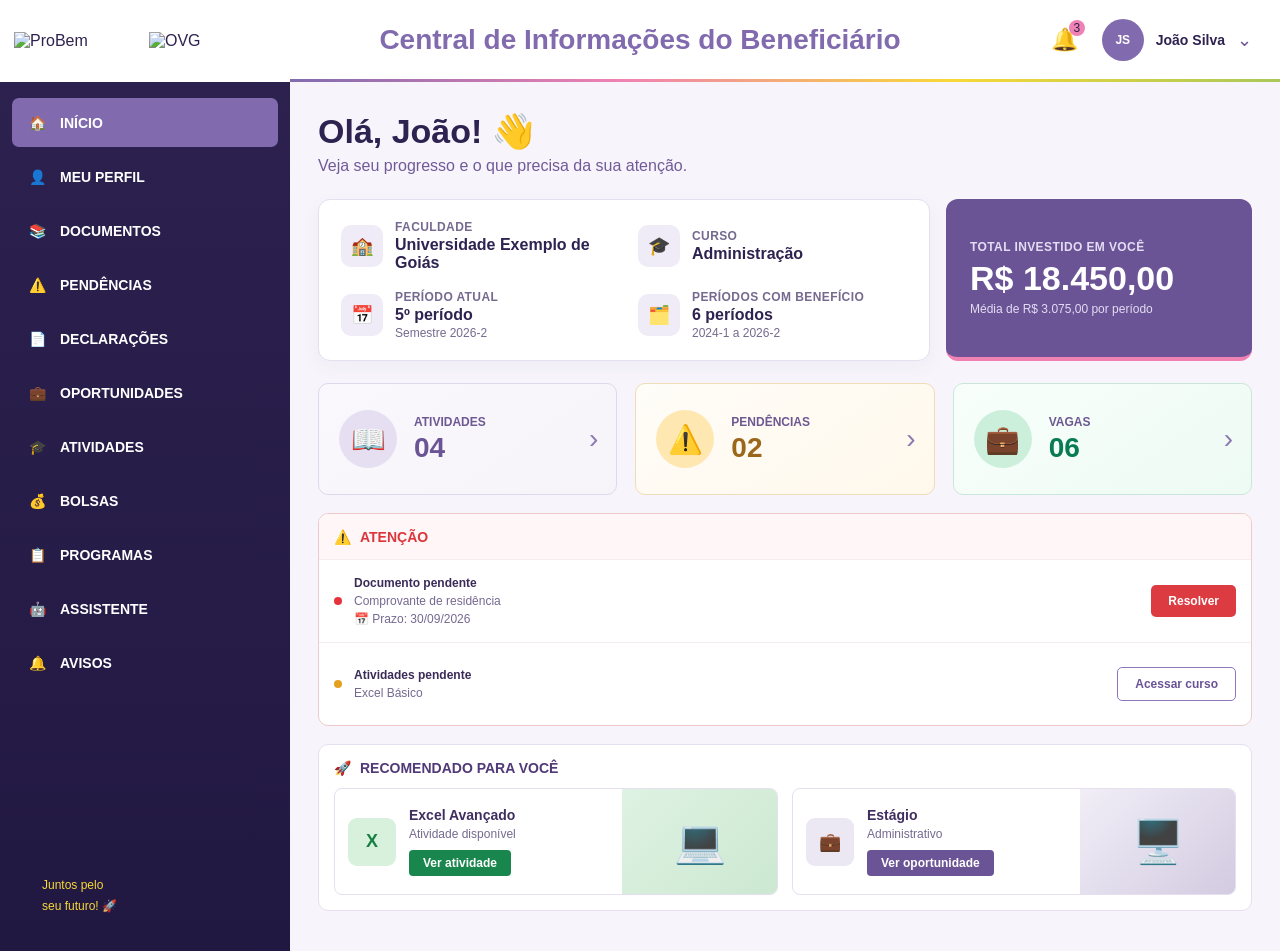
==== index.html @ 8c9befac "Add files via upload" ====
<!DOCTYPE html>
<html lang="pt-BR">
<head>
    <meta charset="UTF-8">
    <meta name="viewport" content="width=device-width, initial-scale=1.0">
    <title>ProBem - Início</title>
    <link rel="stylesheet" href="tipografia.css">
    <style>
        * { box-sizing: border-box; margin: 0; padding: 0; }

        body {
            font-family: var(--font-base);
            background: #f7f5fb;
            color: #2e2250;
        }

        a { text-decoration: none; color: inherit; }

        .app {
            min-height: 100vh;
            display: flex;
        }

        /* MESMA ESCALA BASE DA PÁGINA BOLSAS */
        .sidebar {
            width: 290px;
            min-width: 290px;
            min-height: 100vh;
            background: linear-gradient(180deg, #2e2250 0%, #211842 100%);
            color: #fff;
            display: flex;
            flex-direction: column;
        }

        .brand {
            height: 82px;
            background: #fff;
            display: flex;
            align-items: center;
            gap: 12px;
            padding: 0 24px;
            color: #2e2250;
        }

        .brand-logo {
            width: 42px;
            height: 42px;
            border-radius: 9px;
            background: #6a5496;
            display: grid;
            place-items: center;
            font-size: var(--fs-xl);
        }

        .brand-text strong {
            display: block;
            font-size: var(--fs-2xl);
            line-height: 1;
        }

        .brand-text small {
            display: block;
            font-size: var(--fs-xs);
            color: #8a7fa3;
            margin-top: 4px;
        }

        .menu {
            padding: 16px 12px;
        }

        .menu-item {
            height: 49px;
            display: flex;
            align-items: center;
            gap: 14px;
            padding: 0 17px;
            margin-bottom: 5px;
            border-radius: 7px;
            color: #fff;
            font-size: var(--fs-sm);
            font-weight: 600;
            transition: .2s;
        }

        .menu-item:hover,
        .menu-item.active {
            background: #6a5496;
        }

        .menu-icon {
            width: 23px;
            text-align: center;
            font-size: var(--fs-lg);
        }

        .sidebar-footer {
            margin-top: auto;
            padding: 35px 42px;
            color: #e4dcf3;
            font-size: var(--fs-xs);
            line-height: 1.7;
        }

        .main {
            flex: 1;
            min-width: 0;
        }

        .topbar {
            height: 82px;
            background: #fff;
            border-bottom: 1px solid #e5dff0;
            display: flex;
            align-items: center;
            justify-content: flex-end;
            padding: 0 28px;
        }

        .user-area {
            display: flex;
            align-items: center;
            gap: 12px;
            font-size: var(--fs-sm);
        }

        .notification {
            position: relative;
            font-size: var(--fs-xl);
            margin-right: 12px;
        }

        .notification span {
            position: absolute;
            top: -7px;
            right: -7px;
            width: 16px;
            height: 16px;
            border-radius: 50%;
            background: #e82f3d;
            color: white;
            display: grid;
            place-items: center;
            font-size: var(--fs-xs);
        }

        .avatar {
            width: 42px;
            height: 42px;
            border-radius: 50%;
            background: linear-gradient(145deg, #efebf5, #c8bcde);
            display: grid;
            place-items: center;
            color: #2e2250;
            font-size: var(--fs-xs);
            font-weight: 800;
        }

        .user-arrow {
            color: #6a5496;
            font-size: var(--fs-lg);
        }

        .content {
            padding: 30px 28px 40px;
        }

        .welcome h1 {
            font-size: var(--fs-3xl);
            line-height: 1.15;
            margin-bottom: 6px;
            color: #2e2250;
        }

        .welcome p {
            font-size: var(--fs-md);
            color: #715a98;
            margin-bottom: 24px;
        }

        .stats {
            display: grid;
            grid-template-columns: repeat(3, 1fr);
            gap: 18px;
            margin-bottom: 18px;
        }

        .stat-card {
            min-height: 112px;
            border-radius: 10px;
            border: 1px solid;
            display: flex;
            align-items: center;
            gap: 17px;
            padding: 18px 20px;
            position: relative;
            transition: .2s;
        }

        .stat-card:hover {
            transform: translateY(-2px);
            box-shadow: 0 8px 22px rgba(20,70,120,.09);
        }

        .stat-card.courses {
            background: linear-gradient(145deg, #faf8fd, #f6f4f9);
            border-color: #dfd8ec;
        }

        .stat-card.pending {
            background: linear-gradient(145deg, #fffdf8, #fff8ec);
            border-color: #efdcb8;
        }

        .stat-card.jobs {
            background: linear-gradient(145deg, #f8fffb, #eefaf4);
            border-color: #c9e7d8;
        }

        .stat-icon {
            width: 58px;
            height: 58px;
            flex-shrink: 0;
            border-radius: 50%;
            display: grid;
            place-items: center;
            font-size: var(--fs-2xl);
        }

        .courses .stat-icon { background: #e6dff2; }
        .pending .stat-icon { background: #ffe7b1; }
        .jobs .stat-icon { background: #ccefdc; }

        .stat-info small {
            display: block;
            font-size: var(--fs-xs);
            color: #6d5892;
            font-weight: 800;
            margin-bottom: 3px;
        }

        .stat-info strong {
            display: block;
            font-size: var(--fs-2xl);
        }

        .courses strong { color: #6a5496; }
        .pending strong { color: #9b681b; }
        .jobs strong { color: #087b54; }

        .card-arrow {
            position: absolute;
            right: 18px;
            color: #8d78b1;
            font-size: var(--fs-2xl);
        }

        .attention {
            background: #fff;
            border: 1px solid #efcaca;
            border-radius: 10px;
            overflow: hidden;
            margin-bottom: 18px;
        }

        .attention-header {
            min-height: 45px;
            display: flex;
            align-items: center;
            gap: 9px;
            padding: 0 15px;
            background: #fff7f7;
            color: #dc363d;
            font-size: var(--fs-sm);
        }

        .attention-item {
            min-height: 83px;
            display: flex;
            align-items: center;
            gap: 12px;
            padding: 13px 15px;
            border-top: 1px solid #f3eded;
        }

        .attention-dot {
            width: 8px;
            height: 8px;
            border-radius: 50%;
            flex-shrink: 0;
        }

        .attention-dot.red { background: #e6323d; }
        .attention-dot.yellow { background: #e4a020; }

        .attention-info {
            flex: 1;
        }

        .attention-info strong,
        .attention-info span,
        .attention-info small {
            display: block;
        }

        .attention-info strong {
            font-size: var(--fs-xs);
            color: #3b2b58;
        }

        .attention-info span {
            font-size: var(--fs-xs);
            color: #75698f;
            margin-top: 4px;
        }

        .attention-info small {
            font-size: var(--fs-xs);
            color: #75698f;
            margin-top: 4px;
        }

        .btn {
            font-size: var(--fs-xs);
            font-weight: 700;
            padding: 9px 17px;
            border-radius: 5px;
        }

        .resolve {
            background: #dc3b42;
            color: #fff;
        }

        .access {
            border: 1px solid #9076bd;
            color: #6a5496;
            background: #fff;
        }

        .recommended {
            background: #fff;
            border: 1px solid #e5dff0;
            border-radius: 10px;
            padding: 15px;
        }

        .recommended-header {
            display: flex;
            align-items: center;
            gap: 9px;
            color: #513a78;
            font-size: var(--fs-sm);
            margin-bottom: 12px;
        }

        .recommendations {
            display: grid;
            grid-template-columns: repeat(2, 1fr);
            gap: 14px;
        }

        .recommend-card {
            min-height: 105px;
            border: 1px solid #e5dfef;
            border-radius: 8px;
            display: flex;
            align-items: center;
            overflow: hidden;
            background: #fff;
        }

        .recommend-icon {
            width: 48px;
            height: 48px;
            margin-left: 13px;
            margin-right: 13px;
            border-radius: 9px;
            display: grid;
            place-items: center;
            font-weight: 800;
            font-size: var(--fs-lg);
        }

        .excel {
            background: #d8f1dd;
            color: #168044;
        }

        .job {
            background: #ebe7f3;
            color: #6a5496;
        }

        .recommend-info {
            flex: 1;
            padding: 12px 0;
        }

        .recommend-info strong {
            display: block;
            font-size: var(--fs-sm);
            color: #402e5f;
        }

        .recommend-info span {
            display: block;
            font-size: var(--fs-xs);
            color: #75698f;
            margin-top: 4px;
        }

        .recommend-info a {
            display: inline-block;
            margin-top: 9px;
            padding: 6px 14px;
            background: #19864d;
            color: #fff;
            border-radius: 4px;
            font-size: var(--fs-xs);
            font-weight: 700;
        }

        .recommend-card:nth-child(2) .recommend-info a {
            background: #6a5496;
        }

        .recommend-image {
            width: 155px;
            min-height: 105px;
            display: grid;
            place-items: center;
            font-size: var(--fs-display);
        }

        .excel-bg {
            background: linear-gradient(135deg, #dff2e3, #cce8d1);
        }

        .office-bg {
            background: linear-gradient(135deg, #f1eef7, #d3cbe1);
        }

        @media (max-width: 1050px) {
            .sidebar { width: 240px; min-width: 240px; }
            .recommend-image { width: 115px; }
        }

        @media (max-width: 800px) {
            .stats,
            .recommendations { grid-template-columns: 1fr; }
            .sidebar { width: 210px; min-width: 210px; }
        }

        @media (max-width: 620px) {
            .sidebar { width: 72px; min-width: 72px; }
            .brand { padding: 0; justify-content: center; }
            .brand-text,
            .menu-item span:last-child,
            .sidebar-footer { display: none; }
            .menu-item { justify-content: center; padding: 0; }
            .content { padding: 20px 14px; }
            .recommend-image { display: none; }
        }

        /* ===== RESUMO ACADÊMICO ===== */
        .academic {
            display: grid;
            grid-template-columns: minmax(0, 2fr) minmax(0, 1fr);
            gap: 16px;
            margin-bottom: 22px;
        }

        .academic-info {
            background: #fff;
            border: 1px solid #e5dff0;
            border-radius: 12px;
            padding: 20px 22px;
            display: grid;
            grid-template-columns: 1fr 1fr;
            gap: 18px 28px;
            box-shadow: 0 6px 20px rgba(46, 34, 80, .04);
        }

        .ac-item {
            display: flex;
            align-items: center;
            gap: 12px;
            min-width: 0;
        }

        .ac-icon {
            width: 42px;
            height: 42px;
            min-width: 42px;
            border-radius: 10px;
            background: #efebf7;
            display: grid;
            place-items: center;
            font-size: var(--fs-lg);
        }

        .ac-item small {
            display: block;
            margin-bottom: 2px;
            color: #75698f;
            font-size: var(--fs-xs);
            font-weight: 700;
            letter-spacing: .4px;
        }

        .ac-item strong {
            display: block;
            color: #2e2250;
            font-size: var(--fs-md);
        }

        .ac-item span {
            display: block;
            margin-top: 2px;
            color: #75698f;
            font-size: var(--fs-xs);
        }

        .invested {
            background: #6a5496;
            color: #fff;
            border-radius: 12px;
            border-bottom: 4px solid #F081B3;
            padding: 20px 24px;
            display: flex;
            flex-direction: column;
            justify-content: center;
        }

        .invested small {
            color: #e4dcf3;
            font-size: var(--fs-xs);
            font-weight: 700;
            letter-spacing: .4px;
        }

        .invested strong {
            margin: 6px 0 4px;
            font-size: var(--fs-3xl);
            line-height: 1.1;
        }

        .invested span {
            color: #e4dcf3;
            font-size: var(--fs-xs);
        }

        @media (max-width: 1100px) {
            .academic { grid-template-columns: 1fr; }
        }

        @media (max-width: 620px) {
            .academic-info { grid-template-columns: 1fr; }
        }
    </style>
</head>

<body>
<div class="app">

    <aside class="sidebar"></aside>

    <main class="main">
        <header class="topbar">
            <div></div>
            <div class="user-area">
                <div class="notification">🔔<span>3</span></div>
                <div class="avatar">JS</div>
                <strong>João Silva</strong>
                <span class="user-arrow">⌄</span>
            </div>
        </header>

        <section class="content">
            <div class="welcome">
                <h1>Olá, João! 👋</h1>
                <p>Veja seu progresso e o que precisa da sua atenção.</p>
            </div>

                        <section class="academic" aria-label="Resumo acadêmico">
                <div class="academic-info">
                    <div class="ac-item">
                        <div class="ac-icon">🏫</div>
                        <div><small>FACULDADE</small><strong id="acFaculdade"></strong></div>
                    </div>
                    <div class="ac-item">
                        <div class="ac-icon">🎓</div>
                        <div><small>CURSO</small><strong id="acCurso"></strong></div>
                    </div>
                    <div class="ac-item">
                        <div class="ac-icon">📅</div>
                        <div><small>PERÍODO ATUAL</small><strong id="acPeriodo"></strong><span id="acSemestre"></span></div>
                    </div>
                    <div class="ac-item">
                        <div class="ac-icon">🗂️</div>
                        <div><small>PERÍODOS COM BENEFÍCIO</small><strong id="acQtd"></strong><span id="acIntervalo"></span></div>
                    </div>
                </div>

                <div class="invested">
                    <small>TOTAL INVESTIDO EM VOCÊ</small>
                    <strong id="acTotal"></strong>
                    <span id="acMedia"></span>
                </div>
            </section>

            <section class="stats">
                <a href="meus-cursos.html" class="stat-card courses">
                    <div class="stat-icon">📖</div>
                    <div class="stat-info"><small>ATIVIDADES</small><strong>04</strong></div>
                    <span class="card-arrow">›</span>
                </a>

                <a href="pendencias.html" class="stat-card pending">
                    <div class="stat-icon">⚠️</div>
                    <div class="stat-info"><small>PENDÊNCIAS</small><strong>02</strong></div>
                    <span class="card-arrow">›</span>
                </a>

                <a href="oportunidades.html" class="stat-card jobs">
                    <div class="stat-icon">💼</div>
                    <div class="stat-info"><small>VAGAS</small><strong>06</strong></div>
                    <span class="card-arrow">›</span>
                </a>
            </section>

            <section class="attention">
                <div class="attention-header">
                    <span>⚠️</span><strong>ATENÇÃO</strong>
                </div>

                <div class="attention-item">
                    <div class="attention-dot red"></div>
                    <div class="attention-info">
                        <strong>Documento pendente</strong>
                        <span>Comprovante de residência</span>
                        <small>📅 Prazo: 30/09/2026</small>
                    </div>
                    <a href="pendencias.html" class="btn resolve">Resolver</a>
                </div>

                <div class="attention-item">
                    <div class="attention-dot yellow"></div>
                    <div class="attention-info">
                        <strong>Atividades pendente</strong>
                        <span>Excel Básico</span>
                    </div>
                    <a href="meus-cursos.html" class="btn access">Acessar curso</a>
                </div>
            </section>

            <section class="recommended">
                <div class="recommended-header">
                    <span>🚀</span><strong>RECOMENDADO PARA VOCÊ</strong>
                </div>

                <div class="recommendations">
                    <article class="recommend-card">
                        <div class="recommend-icon excel">X</div>
                        <div class="recommend-info">
                            <strong>Excel Avançado</strong>
                            <span>Atividade disponível</span>
                            <a href="Atividades.html">Ver atividade</a>
                        </div>
                        <div class="recommend-image excel-bg">💻</div>
                    </article>

                    <article class="recommend-card">
                        <div class="recommend-icon job">💼</div>
                        <div class="recommend-info">
                            <strong>Estágio</strong>
                            <span>Administrativo</span>
                            <a href="oportunidades.html">Ver oportunidade</a>
                        </div>
                        <div class="recommend-image office-bg">🖥️</div>
                    </article>
                </div>
            </section>
        </section>
    </main>
</div>
    <script>
        // Dados de exemplo. Quando houver sistema/API, basta preencher este objeto.
        const dadosBeneficiario = {
            faculdade: "Universidade Exemplo de Goiás",
            curso: "Administração",
            periodoAtual: "5º período",
            semestreAtual: "2026-2",
            periodosComBeneficio: 6,
            primeiroPeriodo: "2024-1",
            valorTotalInvestido: 18450
        };

        const brl = new Intl.NumberFormat("pt-BR", { style: "currency", currency: "BRL" });
        const d = dadosBeneficiario;
        const set = (id, texto) => { document.getElementById(id).textContent = texto; };

        set("acFaculdade", d.faculdade);
        set("acCurso", d.curso);
        set("acPeriodo", d.periodoAtual);
        set("acSemestre", "Semestre " + d.semestreAtual);
        set("acQtd", d.periodosComBeneficio + (d.periodosComBeneficio === 1 ? " período" : " períodos"));
        set("acIntervalo", d.primeiroPeriodo + " a " + d.semestreAtual);
        set("acTotal", brl.format(d.valorTotalInvestido));
        set("acMedia", "Média de " + brl.format(d.valorTotalInvestido / d.periodosComBeneficio) + " por período");
    </script>
    <script src="menu.js"></script>
</body>
</html>
---- tipografia.css ----
/* =========================================================
   TIPOGRAFIA PADRONIZADA - ProBem
   Fonte única de verdade para fontes de todas as páginas.
   Use sempre var(--fs-*) em vez de valores em px.
========================================================= */

:root {
    --font-base: "Segoe UI", Roboto, Arial, sans-serif;

    --fs-xs: 12px;   /* tags, datas, legendas, textos auxiliares (mínimo) */
    --fs-sm: 14px;   /* texto corrido, menu, botões, campos */
    --fs-md: 16px;   /* destaques, subtítulos pequenos */
    --fs-lg: 18px;   /* títulos de seção, ícones */
    --fs-xl: 22px;   /* títulos de cards grandes, ícones grandes */
    --fs-2xl: 28px;  /* título da página (h1) */
    --fs-3xl: 34px;  /* números e destaques grandes */
    --fs-display: 42px;
}

body,
button,
input,
select,
textarea {
    font-family: var(--font-base);
}
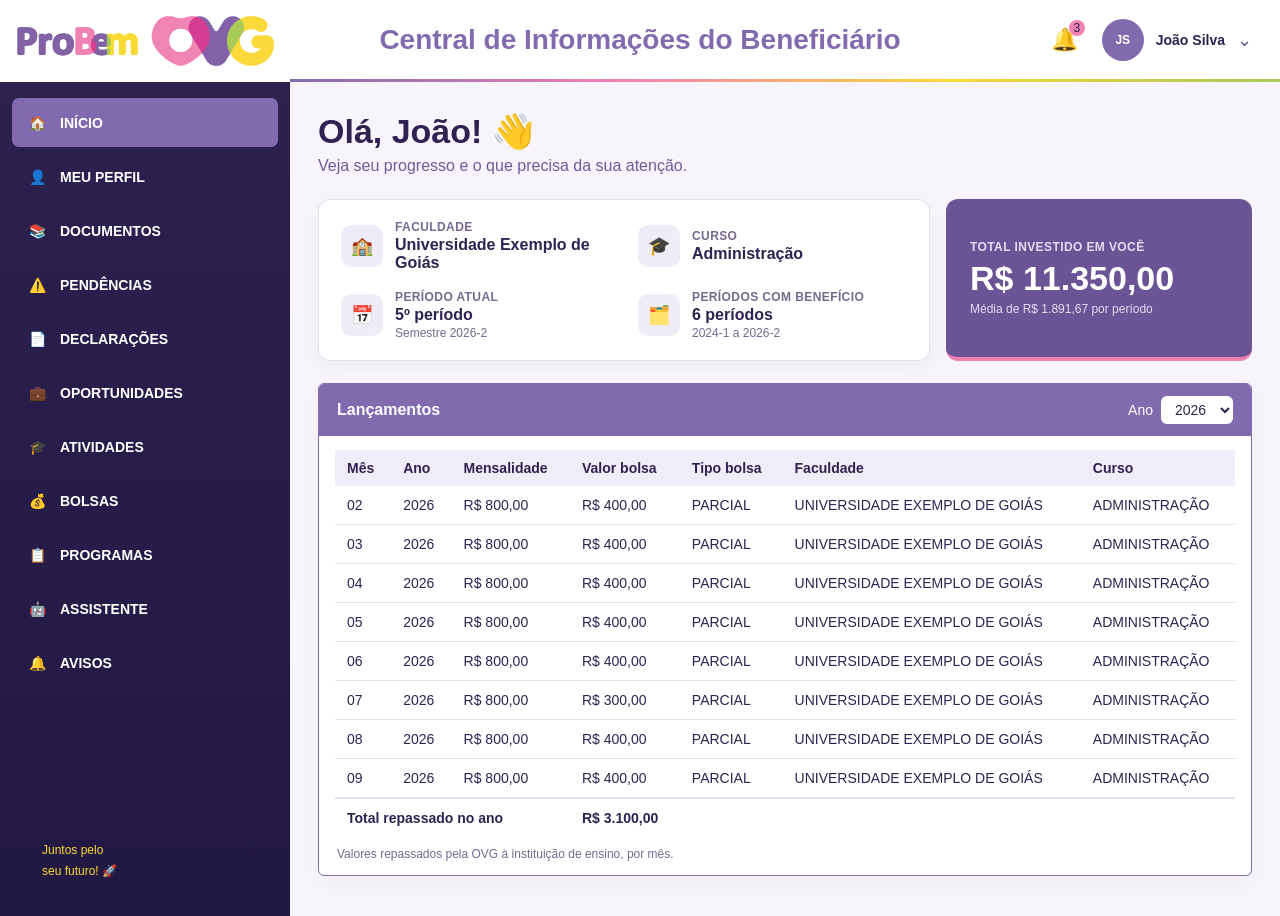
==== commit 74aaba40: "Update print statement from 'Hello' to 'Goodbye'" ====
--- a/index.html
+++ b/index.html
@@ -557,6 +557,96 @@
 
         @media (max-width: 620px) {
             .academic-info { grid-template-columns: 1fr; }
+        }
+
+        /* ===== LANÇAMENTOS ===== */
+        .launch {
+            margin-top: 22px;
+            background: #fff;
+            border: 1px solid #816BAE;
+            border-radius: 6px;
+            overflow: hidden;
+            box-shadow: 0 6px 20px rgba(46, 34, 80, .04);
+        }
+
+        .launch-head {
+            background: #816BAE;
+            color: #fff;
+            padding: 12px 18px;
+            display: flex;
+            align-items: center;
+            justify-content: space-between;
+            gap: 12px;
+            flex-wrap: wrap;
+        }
+
+        .launch-head h2 {
+            margin: 0;
+            font-size: var(--fs-md);
+            font-weight: 600;
+        }
+
+        .launch-year {
+            display: flex;
+            align-items: center;
+            gap: 8px;
+            font-size: var(--fs-sm);
+        }
+
+        .launch-year select {
+            width: auto;
+            padding: 5px 10px;
+            border: 0;
+            border-radius: 6px;
+            background: #fff;
+            color: #2e2250;
+            font-size: var(--fs-sm);
+            cursor: pointer;
+        }
+
+        .launch-body {
+            padding: 14px 16px 6px;
+            overflow-x: auto;
+        }
+
+        .launch table {
+            width: 100%;
+            min-width: 720px;
+            border-collapse: collapse;
+            font-size: var(--fs-sm);
+            color: #2e2250;
+        }
+
+        .launch th {
+            background: #f1edf8;
+            text-align: left;
+            font-weight: 700;
+            padding: 10px 12px;
+        }
+
+        .launch td {
+            padding: 11px 12px;
+            border-bottom: 1px solid #e5dff0;
+        }
+
+        .launch tbody tr:hover {
+            background: #faf8fd;
+        }
+
+        .launch .money {
+            white-space: nowrap;
+        }
+
+        .launch tfoot td {
+            border-bottom: 0;
+            border-top: 2px solid #e5dff0;
+            font-weight: 700;
+        }
+
+        .launch-note {
+            padding: 4px 18px 14px;
+            color: #75698f;
+            font-size: var(--fs-xs);
         }
     </style>
 </head>
@@ -610,106 +700,129 @@
                 </div>
             </section>
 
-            <section class="stats">
-                <a href="meus-cursos.html" class="stat-card courses">
-                    <div class="stat-icon">📖</div>
-                    <div class="stat-info"><small>ATIVIDADES</small><strong>04</strong></div>
-                    <span class="card-arrow">›</span>
-                </a>
-
-                <a href="pendencias.html" class="stat-card pending">
-                    <div class="stat-icon">⚠️</div>
-                    <div class="stat-info"><small>PENDÊNCIAS</small><strong>02</strong></div>
-                    <span class="card-arrow">›</span>
-                </a>
-
-                <a href="oportunidades.html" class="stat-card jobs">
-                    <div class="stat-icon">💼</div>
-                    <div class="stat-info"><small>VAGAS</small><strong>06</strong></div>
-                    <span class="card-arrow">›</span>
-                </a>
+            <section class="launch" aria-label="Lançamentos">
+                <div class="launch-head">
+                    <h2>Lançamentos</h2>
+                    <label class="launch-year">Ano
+                        <select id="lcAno"></select>
+                    </label>
+                </div>
+
+                <div class="launch-body">
+                    <table>
+                        <thead>
+                            <tr>
+                                <th>Mês</th>
+                                <th>Ano</th>
+                                <th>Mensalidade</th>
+                                <th>Valor bolsa</th>
+                                <th>Tipo bolsa</th>
+                                <th>Faculdade</th>
+                                <th>Curso</th>
+                            </tr>
+                        </thead>
+                        <tbody id="lcCorpo"></tbody>
+                        <tfoot>
+                            <tr>
+                                <td colspan="3">Total repassado no ano</td>
+                                <td class="money" id="lcTotalAno"></td>
+                                <td colspan="3"></td>
+                            </tr>
+                        </tfoot>
+                    </table>
+                </div>
+                <p class="launch-note">Valores repassados pela OVG à instituição de ensino, por mês.</p>
             </section>
 
-            <section class="attention">
-                <div class="attention-header">
-                    <span>⚠️</span><strong>ATENÇÃO</strong>
-                </div>
-
-                <div class="attention-item">
-                    <div class="attention-dot red"></div>
-                    <div class="attention-info">
-                        <strong>Documento pendente</strong>
-                        <span>Comprovante de residência</span>
-                        <small>📅 Prazo: 30/09/2026</small>
-                    </div>
-                    <a href="pendencias.html" class="btn resolve">Resolver</a>
-                </div>
-
-                <div class="attention-item">
-                    <div class="attention-dot yellow"></div>
-                    <div class="attention-info">
-                        <strong>Atividades pendente</strong>
-                        <span>Excel Básico</span>
-                    </div>
-                    <a href="meus-cursos.html" class="btn access">Acessar curso</a>
-                </div>
-            </section>
-
-            <section class="recommended">
-                <div class="recommended-header">
-                    <span>🚀</span><strong>RECOMENDADO PARA VOCÊ</strong>
-                </div>
-
-                <div class="recommendations">
-                    <article class="recommend-card">
-                        <div class="recommend-icon excel">X</div>
-                        <div class="recommend-info">
-                            <strong>Excel Avançado</strong>
-                            <span>Atividade disponível</span>
-                            <a href="Atividades.html">Ver atividade</a>
-                        </div>
-                        <div class="recommend-image excel-bg">💻</div>
-                    </article>
-
-                    <article class="recommend-card">
-                        <div class="recommend-icon job">💼</div>
-                        <div class="recommend-info">
-                            <strong>Estágio</strong>
-                            <span>Administrativo</span>
-                            <a href="oportunidades.html">Ver oportunidade</a>
-                        </div>
-                        <div class="recommend-image office-bg">🖥️</div>
-                    </article>
-                </div>
-            </section>
         </section>
     </main>
 </div>
     <script>
-        // Dados de exemplo. Quando houver sistema/API, basta preencher este objeto.
-        const dadosBeneficiario = {
+        // ===== DADOS DE EXEMPLO =====
+        // Substitua pelos dados reais (ou pela resposta de uma API).
+        // Cada item da lista "lancamentos" é um repasse mensal.
+        const beneficiario = {
             faculdade: "Universidade Exemplo de Goiás",
             curso: "Administração",
-            periodoAtual: "5º período",
-            semestreAtual: "2026-2",
-            periodosComBeneficio: 6,
-            primeiroPeriodo: "2024-1",
-            valorTotalInvestido: 18450
+            periodoAtual: "5º período"
         };
 
+        const lancamentos = [];
+        [2024, 2025, 2026].forEach(ano => {
+            const ultimoMes = ano === 2026 ? 9 : 12;
+            for (let mes = 2; mes <= ultimoMes; mes++) {
+                lancamentos.push({
+                    mes: mes,
+                    ano: ano,
+                    mensalidade: ano === 2024 ? 750 : 800,
+                    valorBolsa: ano === 2024 ? 350 : (ano === 2026 && mes === 7 ? 300 : 400),
+                    tipoBolsa: "PARCIAL"
+                });
+            }
+        });
+
+        // ===== CÁLCULOS =====
         const brl = new Intl.NumberFormat("pt-BR", { style: "currency", currency: "BRL" });
-        const d = dadosBeneficiario;
         const set = (id, texto) => { document.getElementById(id).textContent = texto; };
-
-        set("acFaculdade", d.faculdade);
-        set("acCurso", d.curso);
-        set("acPeriodo", d.periodoAtual);
-        set("acSemestre", "Semestre " + d.semestreAtual);
-        set("acQtd", d.periodosComBeneficio + (d.periodosComBeneficio === 1 ? " período" : " períodos"));
-        set("acIntervalo", d.primeiroPeriodo + " a " + d.semestreAtual);
-        set("acTotal", brl.format(d.valorTotalInvestido));
-        set("acMedia", "Média de " + brl.format(d.valorTotalInvestido / d.periodosComBeneficio) + " por período");
+        const semestre = l => l.ano + "-" + (l.mes <= 6 ? 1 : 2);
+
+        const totalInvestido = lancamentos.reduce((soma, l) => soma + l.valorBolsa, 0);
+        const semestres = Array.from(new Set(lancamentos.map(semestre))).sort();
+        const qtdPeriodos = semestres.length;
+
+        // ===== RESUMO =====
+        set("acFaculdade", beneficiario.faculdade);
+        set("acCurso", beneficiario.curso);
+        set("acPeriodo", beneficiario.periodoAtual);
+        set("acSemestre", "Semestre " + semestres[qtdPeriodos - 1]);
+        set("acQtd", qtdPeriodos + (qtdPeriodos === 1 ? " período" : " períodos"));
+        set("acIntervalo", semestres[0] + " a " + semestres[qtdPeriodos - 1]);
+        set("acTotal", brl.format(totalInvestido));
+        set("acMedia", "Média de " + brl.format(totalInvestido / qtdPeriodos) + " por período");
+
+        // ===== TABELA DE LANÇAMENTOS =====
+        const selectAno = document.getElementById("lcAno");
+        const corpo = document.getElementById("lcCorpo");
+        const anos = Array.from(new Set(lancamentos.map(l => l.ano))).sort((a, b) => b - a);
+
+        anos.forEach(ano => {
+            const opcao = document.createElement("option");
+            opcao.value = ano;
+            opcao.textContent = ano;
+            selectAno.appendChild(opcao);
+        });
+
+        function desenharTabela() {
+            const ano = Number(selectAno.value);
+            const linhas = lancamentos.filter(l => l.ano === ano);
+            corpo.textContent = "";
+
+            linhas.forEach(l => {
+                const tr = document.createElement("tr");
+                const colunas = [
+                    String(l.mes).padStart(2, "0"),
+                    l.ano,
+                    brl.format(l.mensalidade),
+                    brl.format(l.valorBolsa),
+                    l.tipoBolsa,
+                    beneficiario.faculdade.toUpperCase(),
+                    beneficiario.curso.toUpperCase()
+                ];
+                colunas.forEach((valor, i) => {
+                    const td = document.createElement("td");
+                    td.textContent = valor;
+                    if (i === 2 || i === 3) td.className = "money";
+                    tr.appendChild(td);
+                });
+                corpo.appendChild(tr);
+            });
+
+            set("lcTotalAno", brl.format(linhas.reduce((soma, l) => soma + l.valorBolsa, 0)));
+        }
+
+        selectAno.addEventListener("change", desenharTabela);
+        desenharTabela();
     </script>
     <script src="menu.js"></script>
 </body>
-</html>+</html>
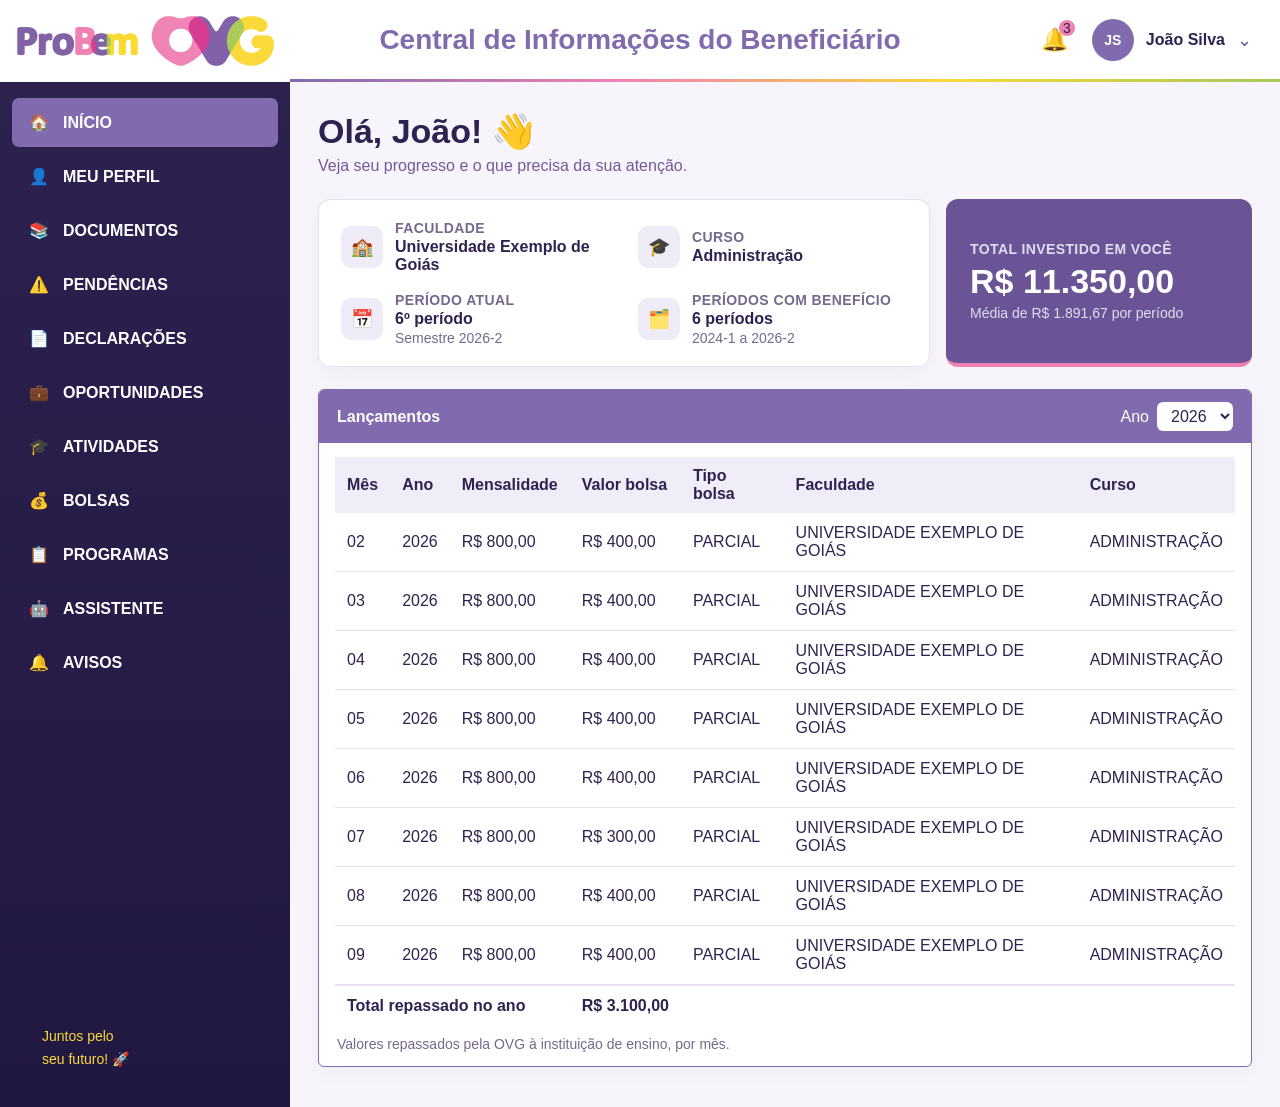
==== commit ea266a2a: "Update" ====
--- a/index.html
+++ b/index.html
@@ -744,7 +744,7 @@
         const beneficiario = {
             faculdade: "Universidade Exemplo de Goiás",
             curso: "Administração",
-            periodoAtual: "5º período"
+            periodoAtual: "6º período"
         };
 
         const lancamentos = [];
--- a/tipografia.css
+++ b/tipografia.css
@@ -7,8 +7,8 @@
 :root {
     --font-base: "Segoe UI", Roboto, Arial, sans-serif;
 
-    --fs-xs: 12px;   /* tags, datas, legendas, textos auxiliares (mínimo) */
-    --fs-sm: 14px;   /* texto corrido, menu, botões, campos */
+    --fs-xs: 14px;   /* tags, datas, legendas, textos auxiliares (mínimo) */
+    --fs-sm: 16px;   /* texto corrido, menu, botões, campos */
     --fs-md: 16px;   /* destaques, subtítulos pequenos */
     --fs-lg: 18px;   /* títulos de seção, ícones */
     --fs-xl: 22px;   /* títulos de cards grandes, ícones grandes */
